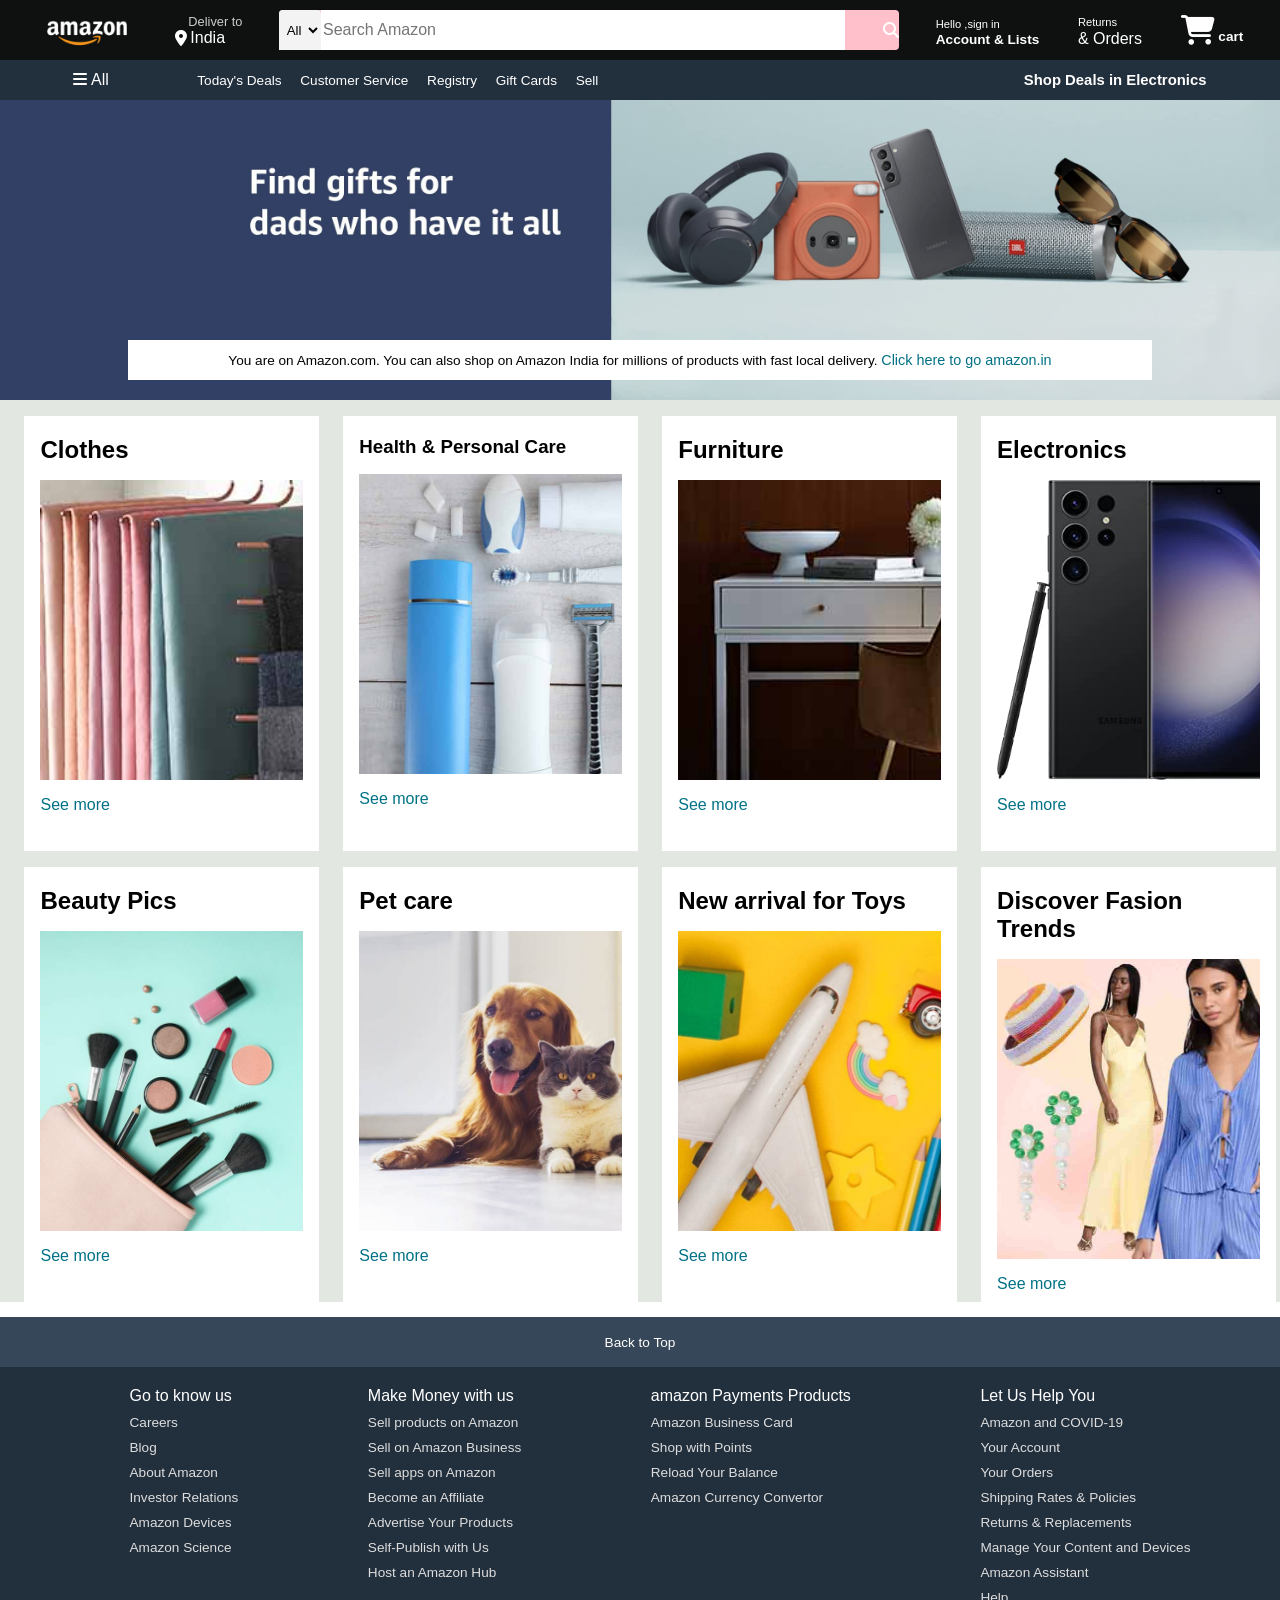
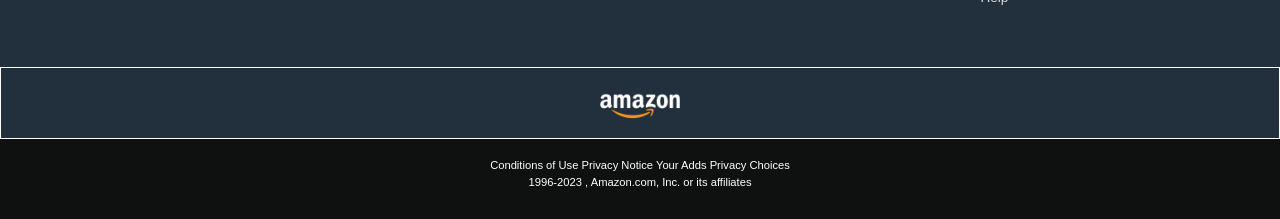
==== index.Html @ 3f68e25e "first commit" ====
<!DOCTYPE html>
<html lang="en">
<head>
    <meta charset="UTF-8">
    <meta name="viewport" content="width=device-width, initial-scale=1.0">
    <title>Amazon</title>
    <link rel="stylesheet" href="https://cdnjs.cloudflare.com/ajax/libs/font-awesome/6.7.1/css/all.min.css" integrity="sha512-5Hs3dF2AEPkpNAR7UiOHba+lRSJNeM2ECkwxUIxC1Q/FLycGTbNapWXB4tP889k5T5Ju8fs4b1P5z/iB4nMfSQ==" crossorigin="anonymous" referrerpolicy="no-referrer" />
    <link rel="stylesheet" href="style.Css">
</head>
<body>
    <header>
        <div class="navbar">
            <div class="nav-logo border">
                 <div class="logo"></div>
                 </div>
                     <div class="nav-address border">
                         <p class="add-first">Deliver to</p>
                         <div class="add-icon">
                             <i class="fa-solid fa-location-dot"></i>
                             <p class="add-sec">India</p>
                         </div>
                     </div>
                     <div class="nav-search">
                        <select class="search-select">
                            <option>All</option>
                        </select>
                        <input placeholder="Search Amazon" class="search-input" >
                        <div class="search-icon"></div>
                        <!-- <i class="fa-solid fa-magnifying-glass"></i> -->
                        <div style="display: flex; align-items: center; justify-content: center; width: 100;">
                            <i class="fa-solid fa-magnifying-glass"></i>
                          </div>
                        
                     </div>
                     <div class="nav-signin border">
                        <p><span>Hello ,sign in</span></p>
                        <p class="nav-second">Account & Lists</p>
                    </div>
                    <div class="nav-return border">
                        <p><span>Returns</span></p>
                        <p> & Orders</p>
                    </div>
                    <div class="nav-cart border">
                        <i class="fa-solid fa-cart-shopping"></i>
                        cart
                    </div>

         </div>
         </div>
         <div class="panel">
            <div class="panel-all">
                <i class="fa-solid fa-bars"></i>
                All
            </div>
            <div class="panel-ops">
                <p>Today's Deals</p>
                <p>Customer Service</p>
                <p>Registry</p>
                <p>Gift Cards</p>
                <p>Sell</p>
            </div>
            <div class="panel-deals">Shop Deals in Electronics</div>
         </div>
        
        
    </header>
    <div class="hero-section">
        <div class="hero-msg">
            <p>You are on Amazon.com. You can also shop on Amazon India for millions of products with fast local delivery. <a>Click here to go amazon.in</a></p>
        </div>
    </div>
    <div class="shop-section">
        <div class="box1 box" >
            <div class="box-content">
                <h2>Clothes</h2>
            <div class="box-image" style="background-image: url('box1_image.jpg');">
            </div>
            <p>See more</p>
            </div>
        </div>
        <div class="box2 box" >
            <div class="box-content">
            <h3>Health & Personal Care</h3>
        <div class="box-image" style="background-image: url('box2_image.jpg');">
        </div>
        <p>See more</p>
        </div>
        </div>
            
        <div class="box3 box" >
            <div class="box-content">
                <h2> Furniture</h2>
            <div class="box-image" style="background-image: url('box3_image.jpg');">
            </div>
            <p>See more</p>
            </div>
        </div>
        <div class="box4 box" >
            <div class="box-content">
                <h2> Electronics</h2>
            <div class="box-image" style="background-image: url('box4_image.jpg');">
            </div>
            <p>See more</p>
            </div>
        </div>
        <div class="box1 box" >
            <div class="box-content">
                <h2>Beauty Pics</h2>
            <div class="box-image" style="background-image: url('box5_image.jpg');">
            </div>
            <p>See more</p>
            </div>
        </div>
        <div class="box2 box" >
            <div class="box-content">
            <h2>Pet care</h2>
        <div class="box-image" style="background-image: url('box6_image.jpg');">
        </div>
        <p>See more</p>
        </div>
        </div>
            
        <div class="box3 box" >
            <div class="box-content">
                <h2>New arrival for Toys</h2>
            <div class="box-image" style="background-image: url('box7_image.jpg');">
            </div>
            <p>See more</p>
            </div>
        </div>
        <div class="box4 box" >
            <div class="box-content">
                <h2>Discover Fasion Trends</h2>
            <div class="box-image" style="background-image: url('box8_image.jpg');">
            </div>
            <p>See more</p>
            </div>
        </div>

    </div>

    <footer>
        <div class="foot-panel1">
            Back to Top
        </div>
        <div class="foot-panel2">
            <ul>
                <p>Go to know us</p>
                <a>Careers</a>
                <a>Blog</a>
                <a>About Amazon</a>
                <a>Investor Relations</a>
                <a>Amazon Devices</a>
                <a>Amazon Science</a>

            </ul>
            <ul>
                <p>Make Money with us</p>
                <a>Sell products on Amazon</a>
                <a>Sell on Amazon Business</a>
                <a>Sell apps on Amazon</a>
                <a>Become an Affiliate</a>
                <a>Advertise Your Products</a>
                <a>Self-Publish with Us</a>
                <a>Host an Amazon Hub</a>

            </ul>
            <ul>
                <p>amazon Payments Products</p>
                <a>Amazon Business Card</a>
                <a>Shop with Points </a>
                <a>Reload Your Balance</a>
                <a>Amazon Currency Convertor</a>
               

            </ul>
            <ul>
                <p>Let Us Help You</p>
                <a>Amazon and COVID-19</a>
                <a>Your Account</a>
                <a>Your Orders</a>
                <a>Shipping Rates & Policies</a>
                <a>Returns & Replacements</a>
                <a>Manage Your Content and Devices</a>
                <a>Amazon Assistant</a>
                <a>Help</a>

            </ul>
        </div>
        <div class="foot-panel3">
            <div class="logo"></div>
        </div>
        <div class="foot-panel4">
            <div class="pages">
                <a>Conditions of Use</a>
                <a>Privacy Notice</a>
                <a>Your Adds Privacy Choices</a>
            </div>
            <div class="copyright">
                1996-2023 , Amazon.com, Inc. or its affiliates
            </div>
        </div>
    </footer>

    
</body>
</html>
---- style.Css ----
* {
    margin: 0;
    font-family: Arial;
    border: border-box;
}

.navbar {
    height: 60px;
    background-color: #0f1111;
    color: white;
    display: flex;
    align-items: center;
    justify-content: space-evenly;

}
.nav-logo {
    height: 50px;
    width: 100px;
}

.logo {
    background-image: url("amazon_logo.png");
    height: 50px;
    width: 100%;
    background-size: cover;

}

.border {
    border: 2px solid transparent;
}

.border:hover {
    border: 2px solid white;
}

/* box2 */

.add-first {
    font-size: 0.8rem;
    color:#cccccc;
    margin-left:13px ;
}

.add-sec {
    font-size: 1rem;
    margin-left:3px ;

}

.add-icon {
    display: flex;
    align-items: center;
}

/* box3 */
.nav-search {
    display: flex;
    justify-content: space-evenly;
    background-color: pink;
    height: 40px;
    width: 620px;
    border-radius: 4px; 

}

.search-select {
    background-color: #f3f3f3;
    text-align: center;
    border-top-right-radius: 4px;
    border-top-left-radius: 4px;
    width: 50px;
    border: none;

}
.nav-search:hover {
    border: 2px solid orange;
}

.search-input {
    width: 100%;
    font-size: 1rem;
    border: none;
}

 .search-icon {
    width: 45px;
    justify-content: center;
     display: flex; 
     align-items: center;  

} 

/* box4 */
span{
    font-size: 0.7rem;
}

.nav-second {
    font-size: 0.85rem;
    font-weight: 700;

}

/* box6 */
.nav-cart i {
    font-size: 30px;

}
.nav-cart {
    font-weight: 700;
    font-size: 0.85rem;
}

/* panel */

.panel {
    height: 40px;
    background-color: #222f3d;
    display: flex;
    color: white;
    justify-content: space-evenly;
    align-items: center;

}

.panel-ops p {
    display: inline;
    margin-left: 15px;

}

.panel-ops {
    width: 60%;
    font-size: 0.85rem
}

.panel-deals {
    font-size: 0.93rem;
    font-weight: 700;
}

/* hero-section */
.hero-section {
    background-image: url("hero_image.jpg");
    height: 300px;
    background-size: cover;
    display: flex;
    justify-content: center;
    align-items: flex-end;
}

.hero-msg {
    background-color: white;
    color: black;
    height: 40px;
    justify-content: center;
    align-items: center;
    display: flex;
    font-size: 0.85rem;
    width: 80%;
    margin-bottom: 20px;
}
 .hero-msg a {
    color: #007185;
    font-size: 0.9rem;
 }

 /* shop -section */
  
 .shop-section {
    display: flex;
    flex-wrap: wrap;
    justify-content: space-evenly;
    background-color: #e2e7e2;
    
 }
.box {
    height: 400px;
    /* border: 2px solid black; */
    margin-left: 20px;
    width: 23%;
    background-color: white;
    padding: 20px 0px 15px;
    margin-top: 1rem;

}

.box-image {
    height: 300px;
    background-size: cover;
    margin-top: 1rem;
    margin-bottom: 1rem;

}


.box-content{
    margin-left: 1rem;
    margin-right: 1rem;

}
.box-content p{
    color: #007185;
}

/* footer */

footer{
    margin-top: 15px;
}
.foot-panel1{
    background-color: #37475a;
    color: white;
    display: flex;
    align-items: center;
    justify-content: center;
    height: 50px;
    font-size: 0.85rem ;
}

.foot-panel2 {
    background-color: #222f3d;
    color: white;
    height: 300px;
    display: flex;
    justify-content: space-evenly;
}
ul{
    margin-top: 20px;
}

ul a {
    display: block;
    font-size: 0.85rem;
    margin-top: 10px;
    color:#dddddd ;
}

.foot-panel3 {
    background-color: #222f3d;
    border: 0.5px solid white;
    color: white;
    height: 70px;
    display: flex;
    align-items: center;
    justify-content: center;
}
.logo{
    background-image: url("amazon_logo.png");
    height: 50px;
    width: 100%;
    background-size: cover;
    width: 100px;
}

.foot-panel4 {
    background-color: #0f1111;
    color: white;
    height: 80px;
    font-size: 0.7rem;
    text-align: center;


}

.pages {
    padding-top:20px ;
}
.copyright{
    padding-top: 5px;
}
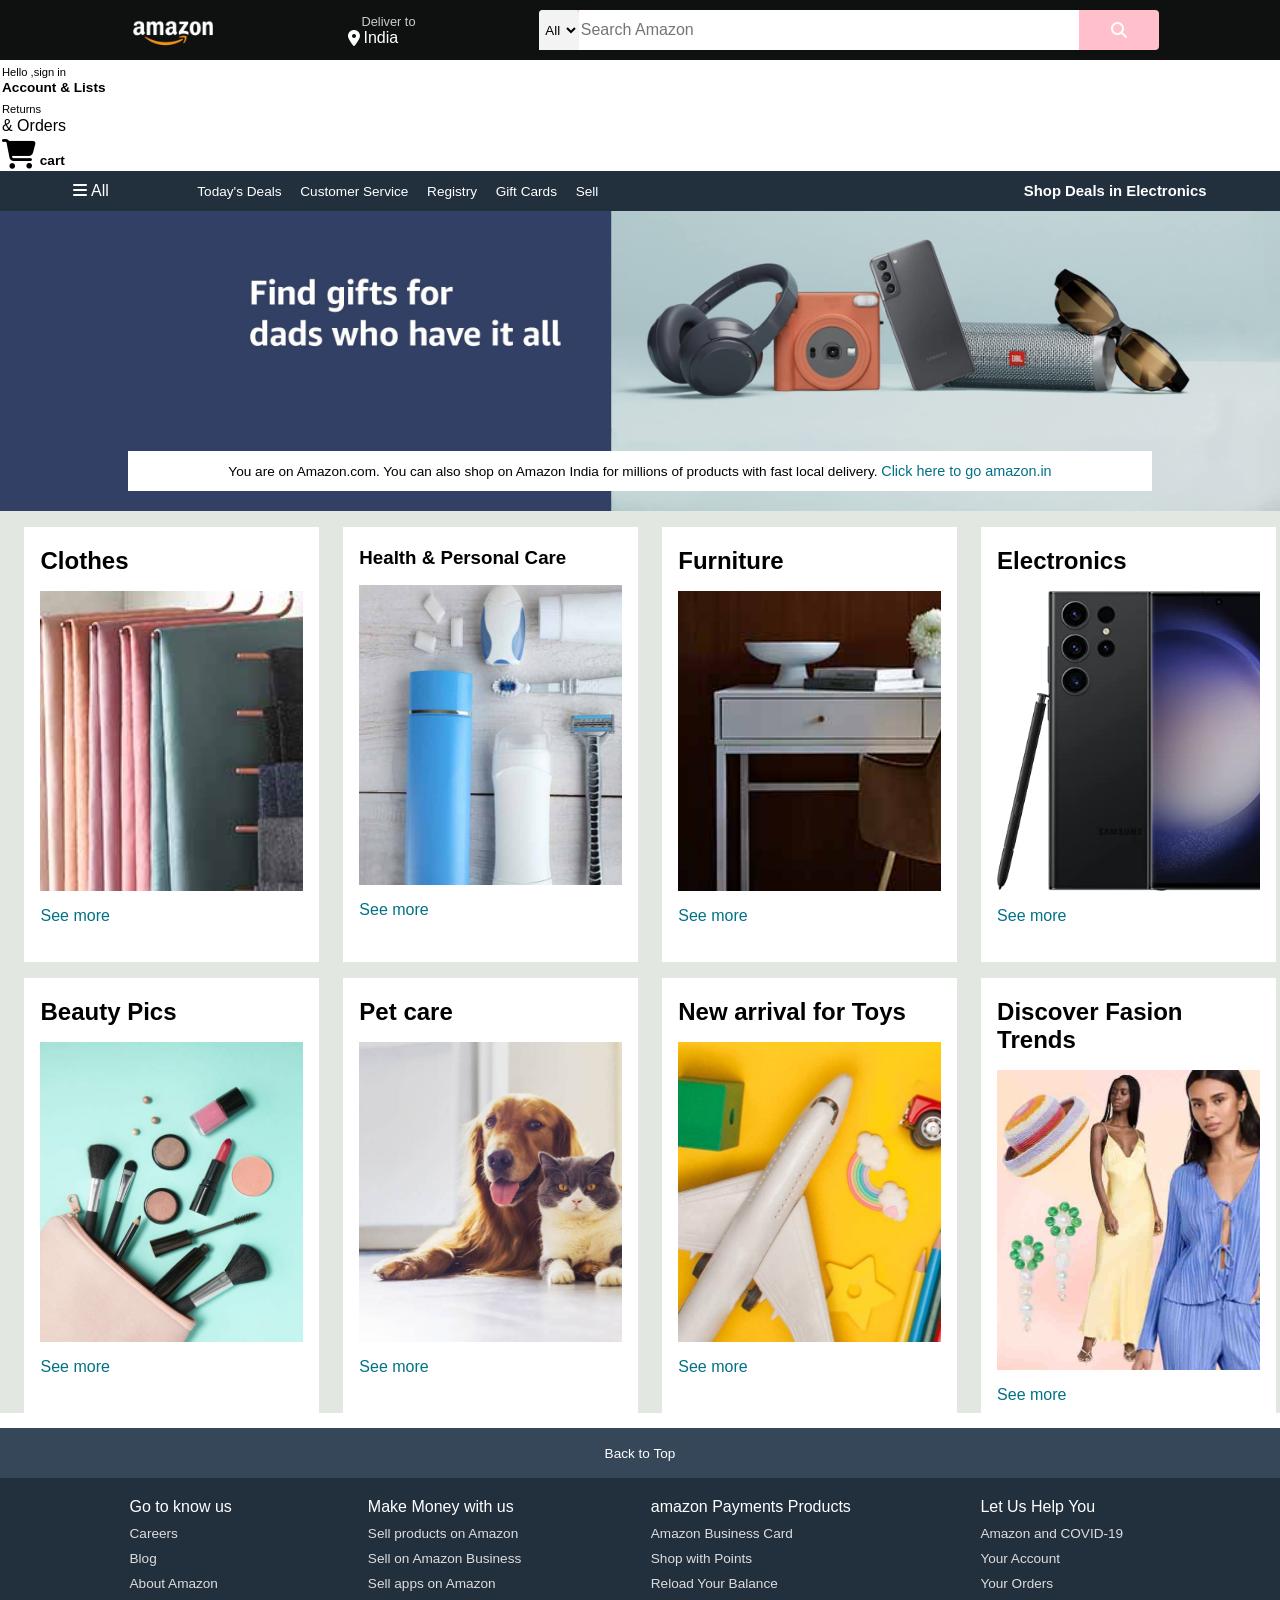
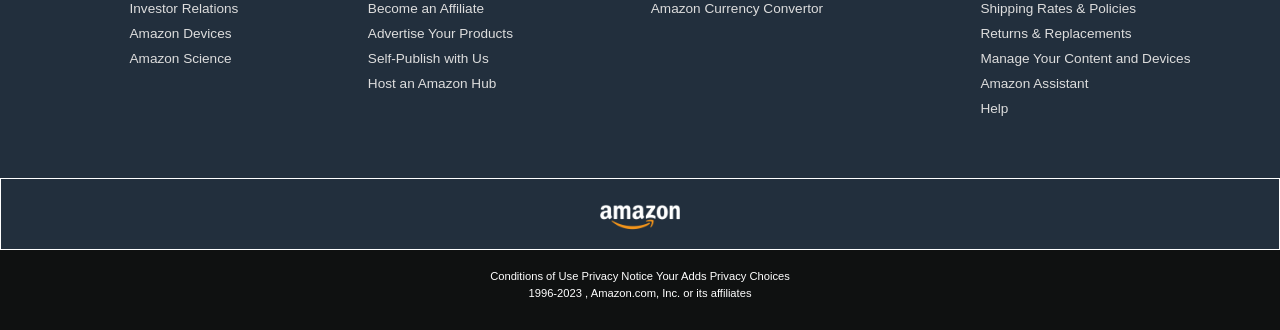
==== commit 2472bdcf: "changed style" ====
--- a/index.Html
+++ b/index.Html
@@ -25,10 +25,9 @@
                             <option>All</option>
                         </select>
                         <input placeholder="Search Amazon" class="search-input" >
-                        <div class="search-icon"></div>
-                        <!-- <i class="fa-solid fa-magnifying-glass"></i> -->
-                        <div style="display: flex; align-items: center; justify-content: center; width: 100;">
-                            <i class="fa-solid fa-magnifying-glass"></i>
+                        <div class="search-icon">
+                        <i class="fa-solid fa-magnifying-glass"></i>
+                    </div>
                           </div>
                         
                      </div>
@@ -75,7 +74,7 @@
                 <h2>Clothes</h2>
             <div class="box-image" style="background-image: url('box1_image.jpg');">
             </div>
-            <p>See more</p>
+            <a>See more</a>
             </div>
         </div>
         <div class="box2 box" >
@@ -83,7 +82,7 @@
             <h3>Health & Personal Care</h3>
         <div class="box-image" style="background-image: url('box2_image.jpg');">
         </div>
-        <p>See more</p>
+        <a>See more</a>
         </div>
         </div>
             
@@ -92,7 +91,7 @@
                 <h2> Furniture</h2>
             <div class="box-image" style="background-image: url('box3_image.jpg');">
             </div>
-            <p>See more</p>
+            <a>See more</a>
             </div>
         </div>
         <div class="box4 box" >
@@ -100,7 +99,7 @@
                 <h2> Electronics</h2>
             <div class="box-image" style="background-image: url('box4_image.jpg');">
             </div>
-            <p>See more</p>
+            <a>See more</a>
             </div>
         </div>
         <div class="box1 box" >
@@ -108,7 +107,7 @@
                 <h2>Beauty Pics</h2>
             <div class="box-image" style="background-image: url('box5_image.jpg');">
             </div>
-            <p>See more</p>
+            <a>See more</a>
             </div>
         </div>
         <div class="box2 box" >
@@ -116,7 +115,7 @@
             <h2>Pet care</h2>
         <div class="box-image" style="background-image: url('box6_image.jpg');">
         </div>
-        <p>See more</p>
+        <a>See more</a>
         </div>
         </div>
             
@@ -125,7 +124,7 @@
                 <h2>New arrival for Toys</h2>
             <div class="box-image" style="background-image: url('box7_image.jpg');">
             </div>
-            <p>See more</p>
+            <a>See more</a>
             </div>
         </div>
         <div class="box4 box" >
@@ -133,7 +132,7 @@
                 <h2>Discover Fasion Trends</h2>
             <div class="box-image" style="background-image: url('box8_image.jpg');">
             </div>
-            <p>See more</p>
+            <a>See more</a>
             </div>
         </div>
 
--- a/style.Css
+++ b/style.Css
@@ -73,6 +73,7 @@
     border: none;
 
 }
+
 .nav-search:hover {
     border: 2px solid orange;
 }
@@ -84,11 +85,10 @@
 }
 
  .search-icon {
-    width: 45px;
+    width:100px;
     justify-content: center;
      display: flex; 
-     align-items: center;  
-
+     align-items: center; 
 } 
 
 /* box4 */
@@ -200,7 +200,7 @@
     margin-right: 1rem;
 
 }
-.box-content p{
+.box-content a{
     color: #007185;
 }
 
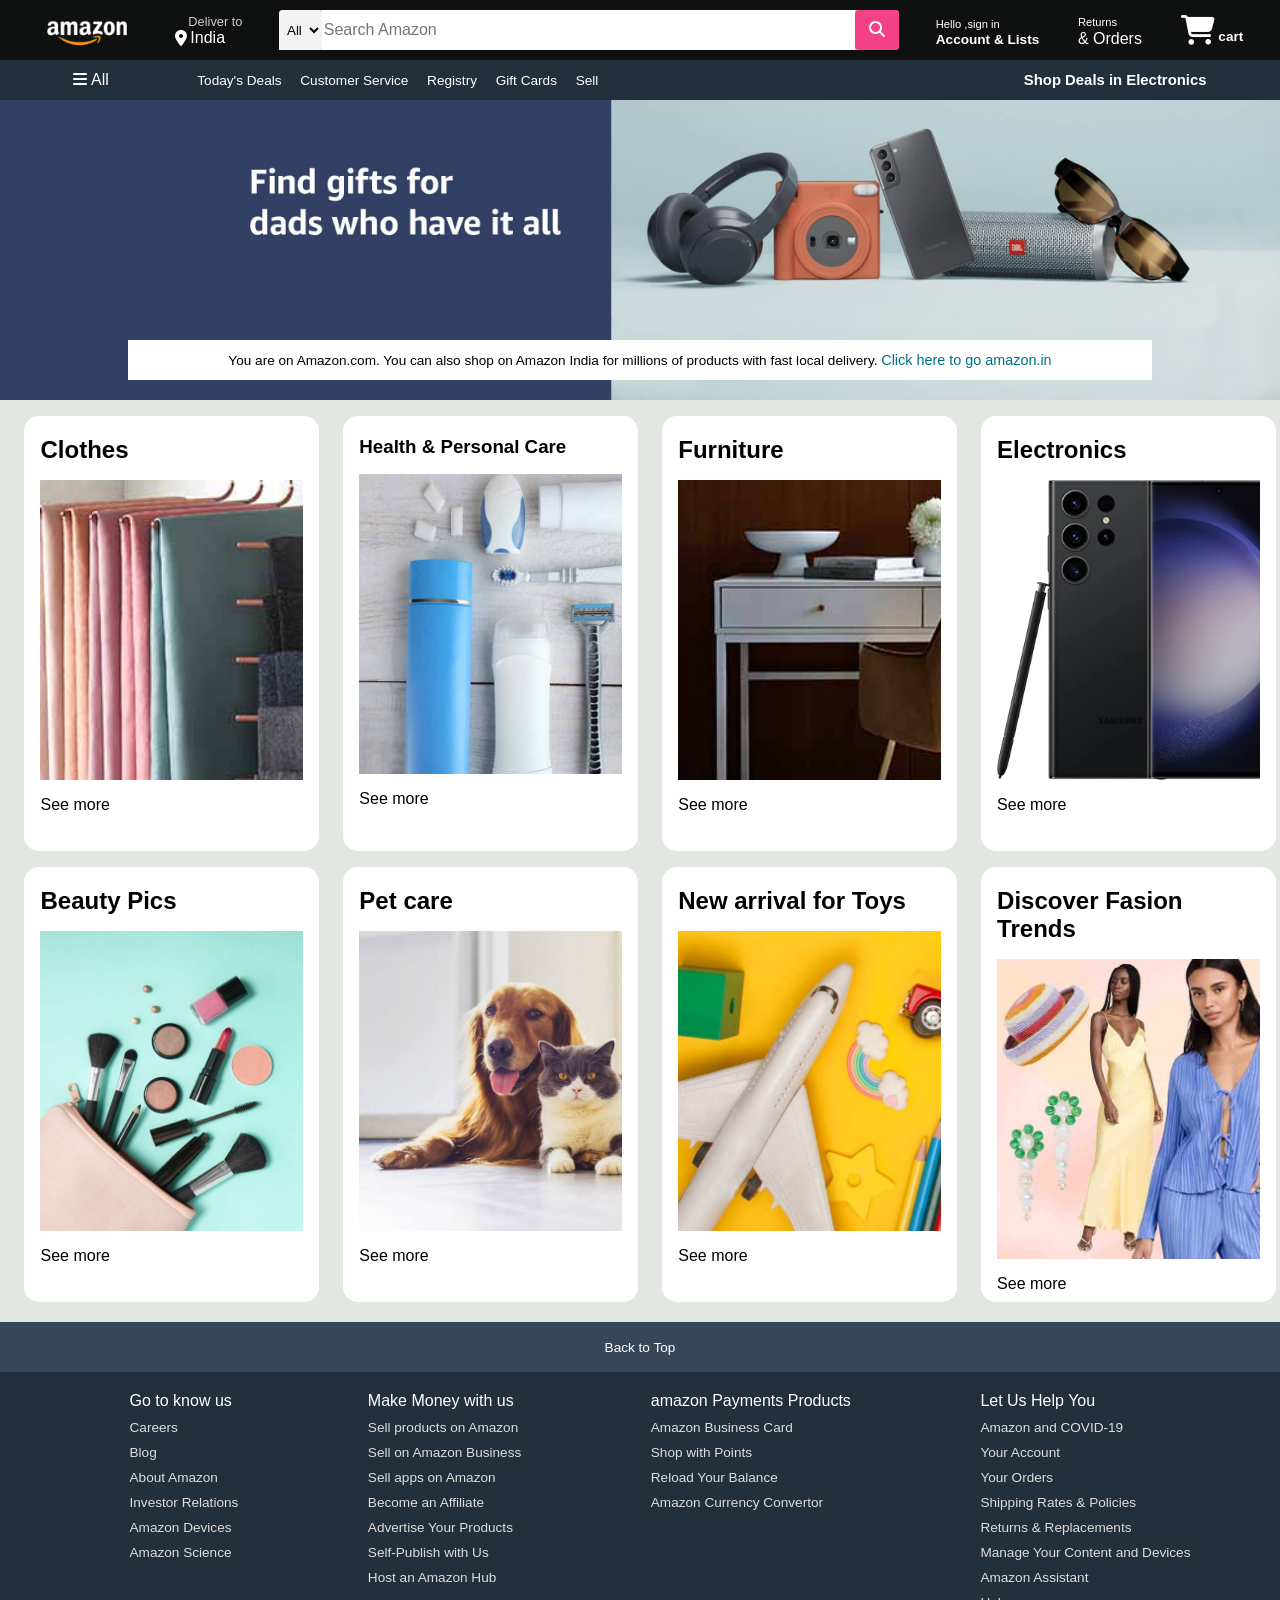
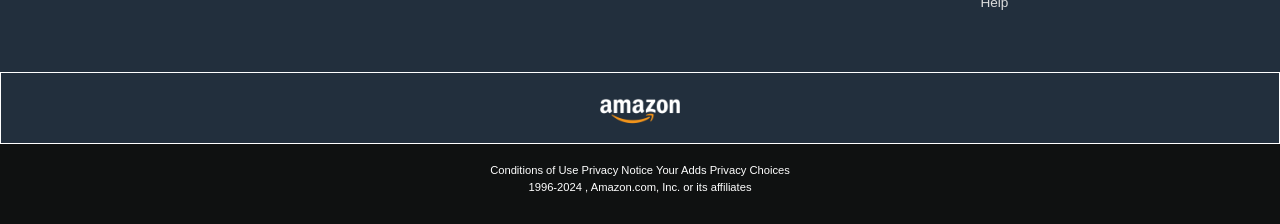
==== commit 2d1dcff6: "UI fixes and back to top functionality" ====
--- a/index.Html
+++ b/index.Html
@@ -4,6 +4,7 @@
     <meta charset="UTF-8">
     <meta name="viewport" content="width=device-width, initial-scale=1.0">
     <title>Amazon</title>
+    <link rel="icon" title="image/jpg" href="fevicon.jpg">
     <link rel="stylesheet" href="https://cdnjs.cloudflare.com/ajax/libs/font-awesome/6.7.1/css/all.min.css" integrity="sha512-5Hs3dF2AEPkpNAR7UiOHba+lRSJNeM2ECkwxUIxC1Q/FLycGTbNapWXB4tP889k5T5Ju8fs4b1P5z/iB4nMfSQ==" crossorigin="anonymous" referrerpolicy="no-referrer" />
     <link rel="stylesheet" href="style.Css">
 </head>
@@ -25,9 +26,10 @@
                             <option>All</option>
                         </select>
                         <input placeholder="Search Amazon" class="search-input" >
-                        <div class="search-icon">
-                        <i class="fa-solid fa-magnifying-glass"></i>
-                    </div>
+                        <!-- <div class="search-icon" style="background-color: red;"></div> -->
+                        <!-- <i class="fa-solid fa-magnifying-glass"></i> -->
+                        <div class="search-icon-container " >
+                            <i class="fa-solid fa-magnifying-glass" ></i>
                           </div>
                         
                      </div>
@@ -65,11 +67,11 @@
     </header>
     <div class="hero-section">
         <div class="hero-msg">
-            <p>You are on Amazon.com. You can also shop on Amazon India for millions of products with fast local delivery. <a>Click here to go amazon.in</a></p>
+            <p>You are on Amazon.com. You can also shop on Amazon India for millions of products with fast local delivery. <a href="https://www.amazon.com/" target="_blank" style="text-decoration: none">Click here to go amazon.in</a></p>
         </div>
     </div>
     <div class="shop-section">
-        <div class="box1 box" >
+        <div class=" box" >
             <div class="box-content">
                 <h2>Clothes</h2>
             <div class="box-image" style="background-image: url('box1_image.jpg');">
@@ -137,11 +139,15 @@
         </div>
 
     </div>
+    <div  class="space"></div>
 
     <footer>
-        <div class="foot-panel1">
+
+        <div class="foot-panel1" onclick="window.scrollTo({ top: 0, behavior: 'smooth' });">
             Back to Top
         </div>
+        
+        
         <div class="foot-panel2">
             <ul>
                 <p>Go to know us</p>
@@ -196,7 +202,7 @@
                 <a>Your Adds Privacy Choices</a>
             </div>
             <div class="copyright">
-                1996-2023 , Amazon.com, Inc. or its affiliates
+                1996-2024 , Amazon.com, Inc. or its affiliates
             </div>
         </div>
     </footer>
--- a/style.Css
+++ b/style.Css
@@ -63,6 +63,22 @@
     border-radius: 4px; 
 
 }
+.search-icon-container {
+    display: flex;
+    align-items: center;
+    justify-content: center;
+    width: 40px; /* Adjust size as needed */
+    background-color:rgb(245, 66, 135); 
+    border-radius: 4px; /* Matches the border radius of the search bar */
+    padding: 5px; /* Add padding around the icon */
+    padding-top: 2px;
+    cursor: pointer; /* Indicates it's clickable */
+}
+
+.search-icon-container i {
+    font-size: 16px; /* Adjust the icon size */
+}
+
 
 .search-select {
     background-color: #f3f3f3;
@@ -73,7 +89,6 @@
     border: none;
 
 }
-
 .nav-search:hover {
     border: 2px solid orange;
 }
@@ -84,12 +99,6 @@
     border: none;
 }
 
- .search-icon {
-    width:100px;
-    justify-content: center;
-     display: flex; 
-     align-items: center; 
-} 
 
 /* box4 */
 span{
@@ -183,6 +192,7 @@
     background-color: white;
     padding: 20px 0px 15px;
     margin-top: 1rem;
+    border-radius: 15px;
 
 }
 
@@ -198,16 +208,19 @@
 .box-content{
     margin-left: 1rem;
     margin-right: 1rem;
-
-}
-.box-content a{
+}
+.box-content p{
     color: #007185;
 }
+.space{
+    height: 20px;
+    background-color: #e2e7e2;
+}
 
 /* footer */
 
 footer{
-    margin-top: 15px;
+    margin-top: 0px;
 }
 .foot-panel1{
     background-color: #37475a;
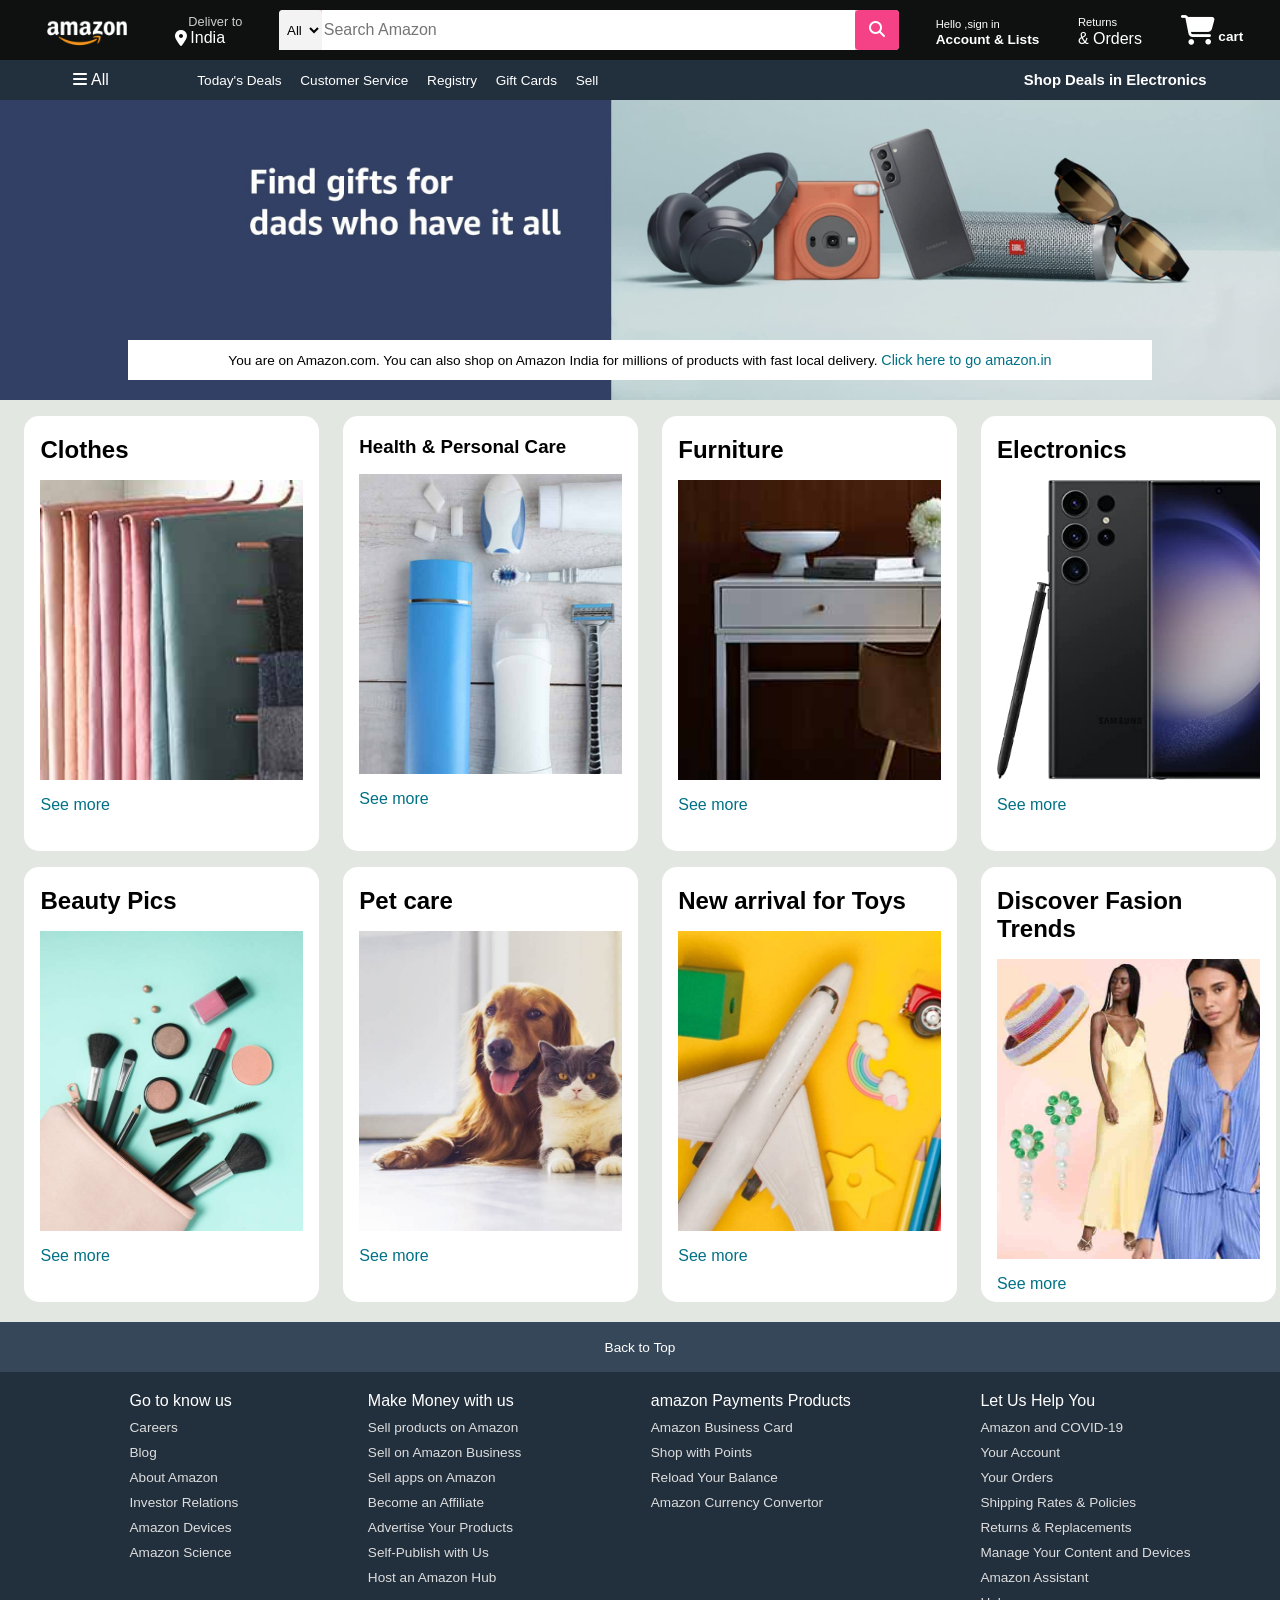
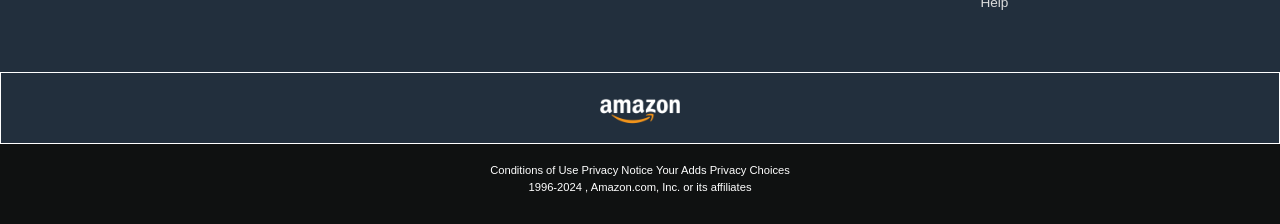
==== commit bf9d6f75: "UI fixes" ====
--- a/index.Html
+++ b/index.Html
@@ -26,8 +26,6 @@
                             <option>All</option>
                         </select>
                         <input placeholder="Search Amazon" class="search-input" >
-                        <!-- <div class="search-icon" style="background-color: red;"></div> -->
-                        <!-- <i class="fa-solid fa-magnifying-glass"></i> -->
                         <div class="search-icon-container " >
                             <i class="fa-solid fa-magnifying-glass" ></i>
                           </div>
@@ -71,7 +69,7 @@
         </div>
     </div>
     <div class="shop-section">
-        <div class=" box" >
+        <div class="box1 box" >
             <div class="box-content">
                 <h2>Clothes</h2>
             <div class="box-image" style="background-image: url('box1_image.jpg');">
@@ -146,8 +144,6 @@
         <div class="foot-panel1" onclick="window.scrollTo({ top: 0, behavior: 'smooth' });">
             Back to Top
         </div>
-        
-        
         <div class="foot-panel2">
             <ul>
                 <p>Go to know us</p>
--- a/style.Css
+++ b/style.Css
@@ -208,8 +208,9 @@
 .box-content{
     margin-left: 1rem;
     margin-right: 1rem;
-}
-.box-content p{
+
+}
+.box-content a{
     color: #007185;
 }
 .space{
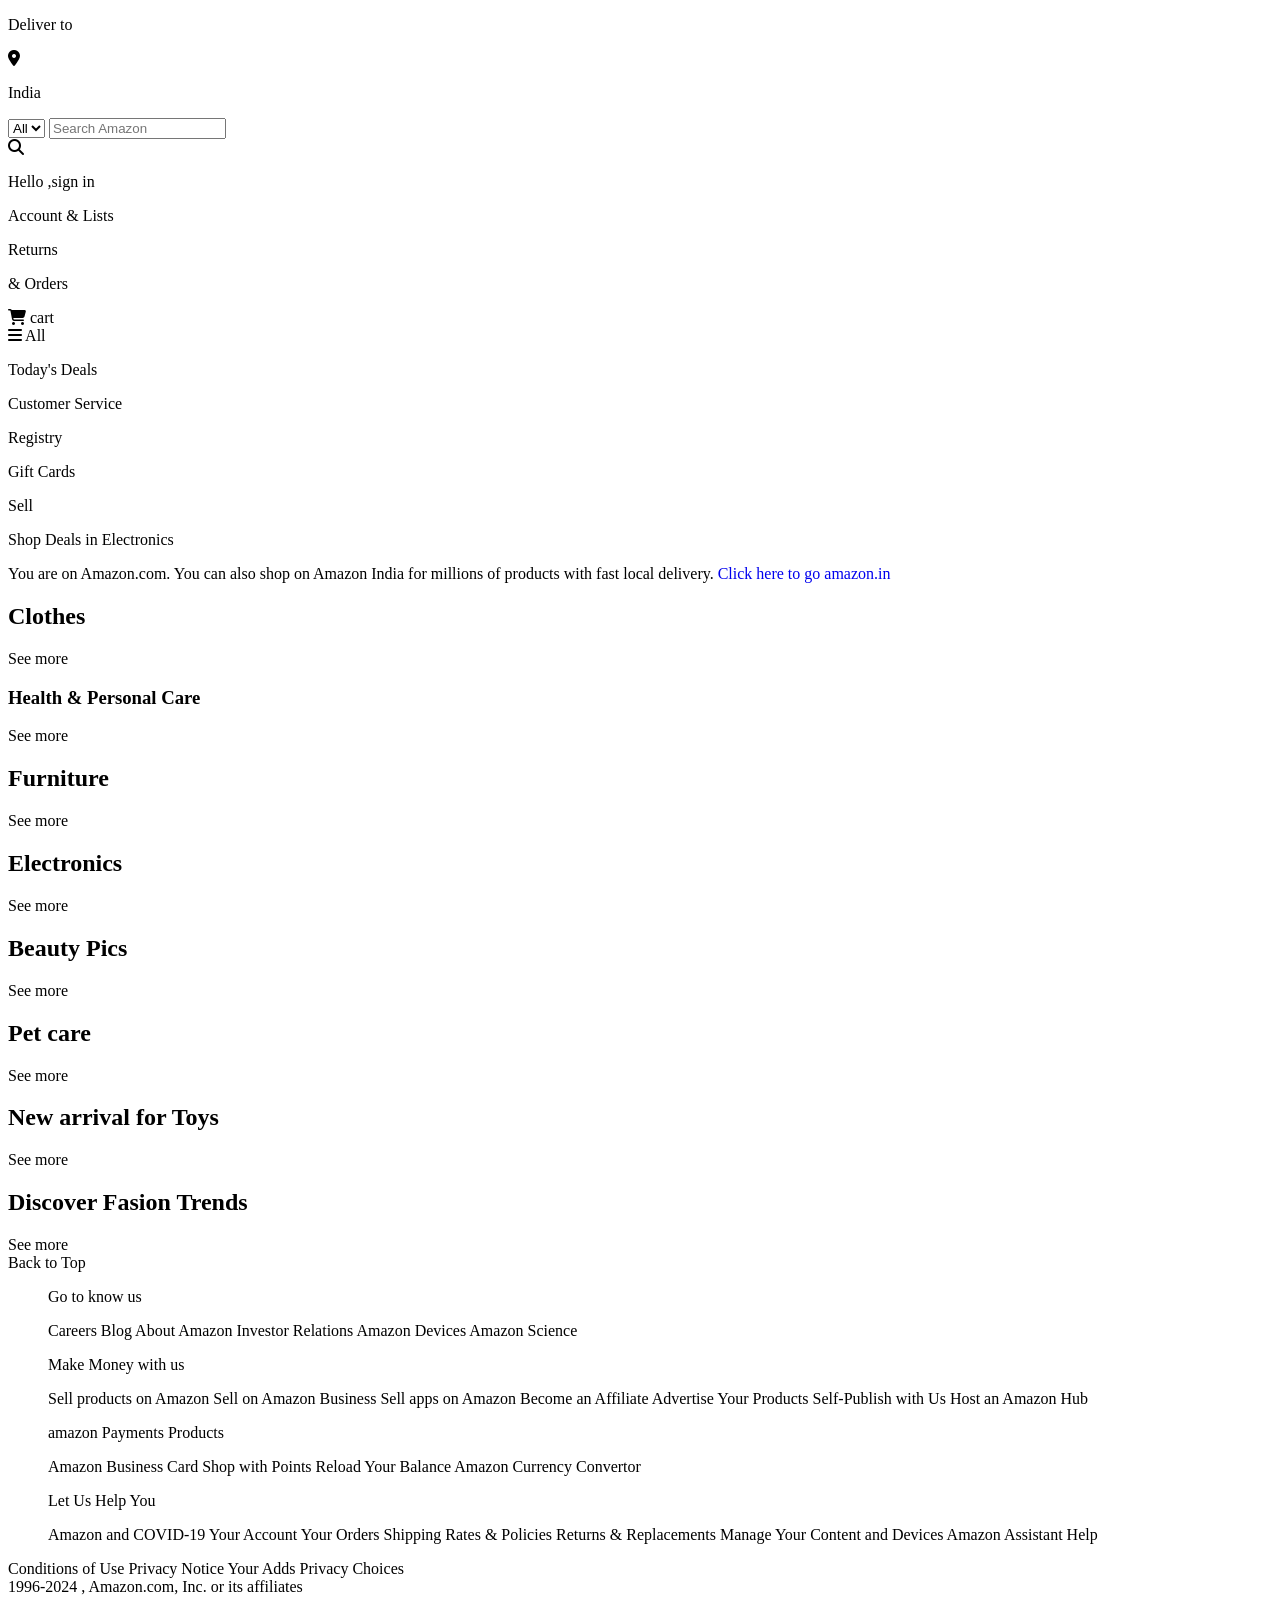
==== commit fd6aa062: "image added for sliding,implementation pending" ====
--- a/index.Html
+++ b/index.Html
@@ -6,7 +6,7 @@
     <title>Amazon</title>
     <link rel="icon" title="image/jpg" href="fevicon.jpg">
     <link rel="stylesheet" href="https://cdnjs.cloudflare.com/ajax/libs/font-awesome/6.7.1/css/all.min.css" integrity="sha512-5Hs3dF2AEPkpNAR7UiOHba+lRSJNeM2ECkwxUIxC1Q/FLycGTbNapWXB4tP889k5T5Ju8fs4b1P5z/iB4nMfSQ==" crossorigin="anonymous" referrerpolicy="no-referrer" />
-    <link rel="stylesheet" href="style.Css">
+    <link rel="stylesheet" href="style.css">
 </head>
 <body>
     <header>
